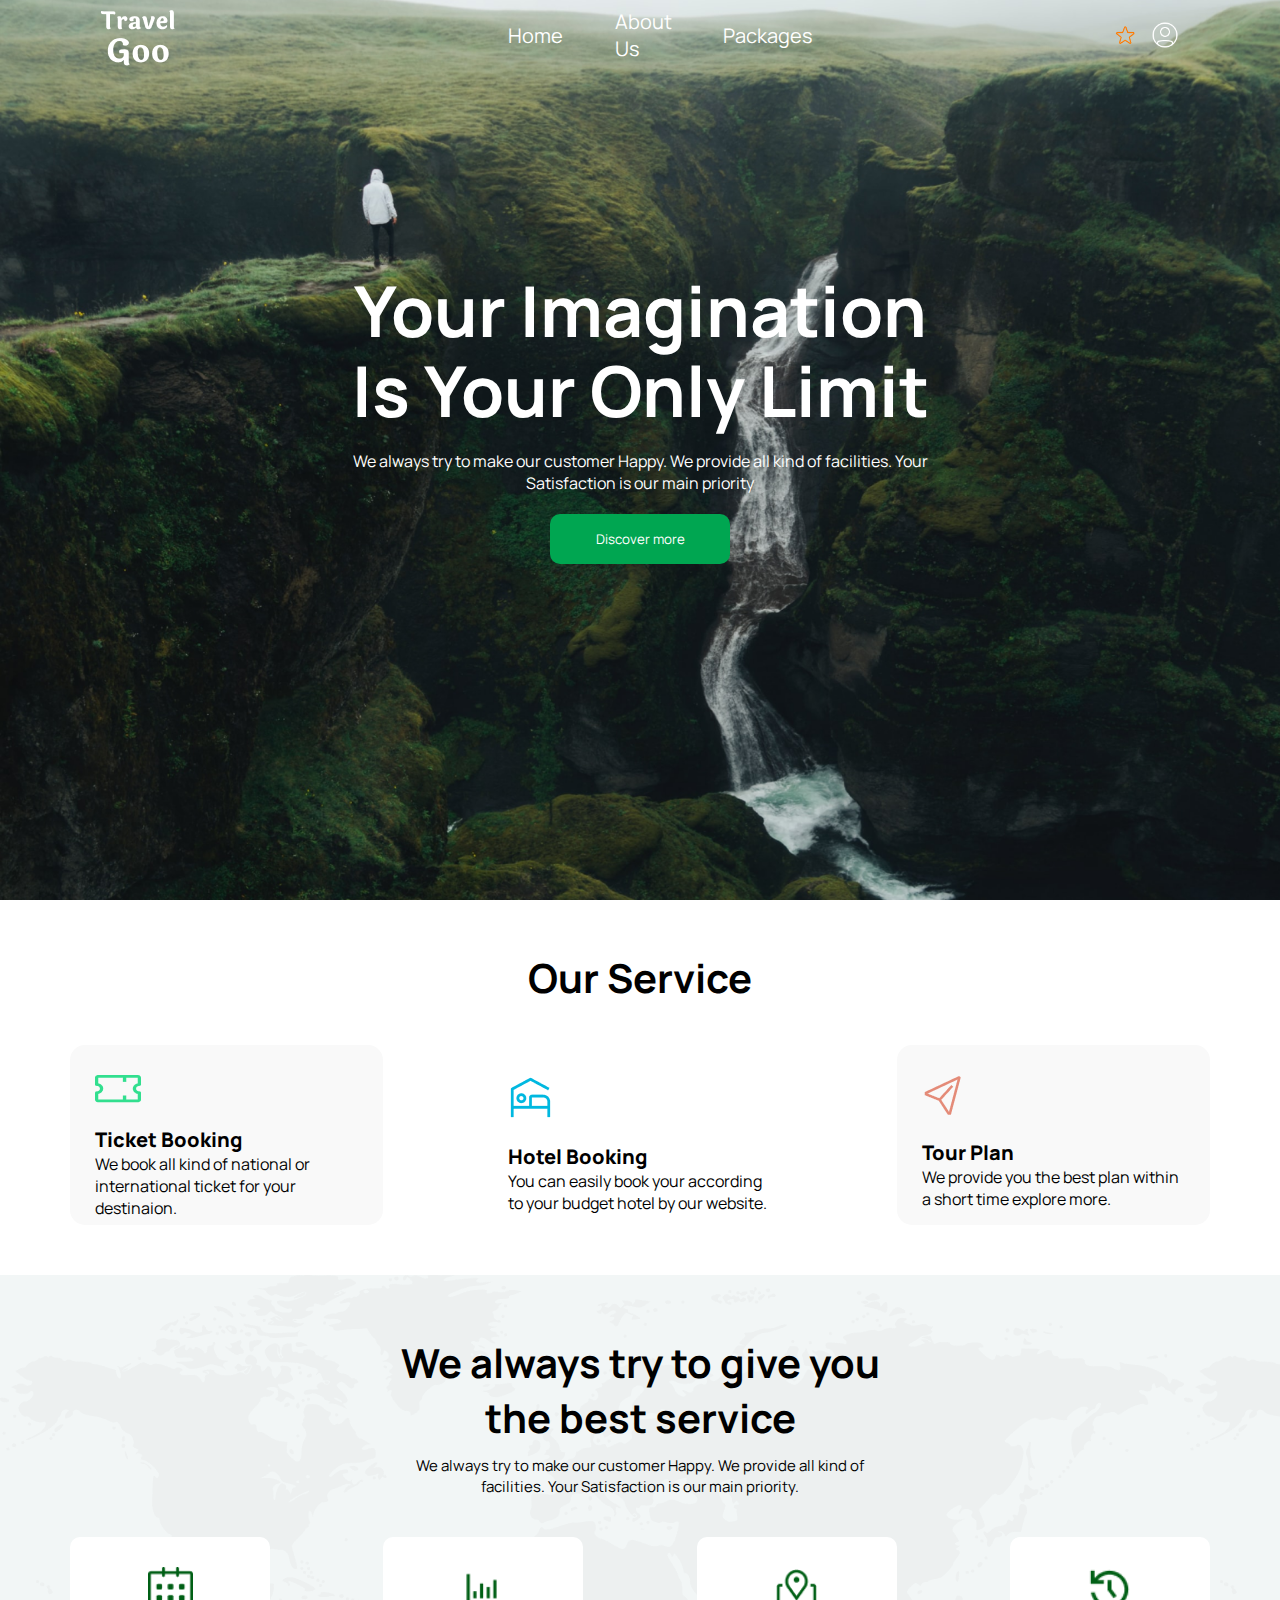
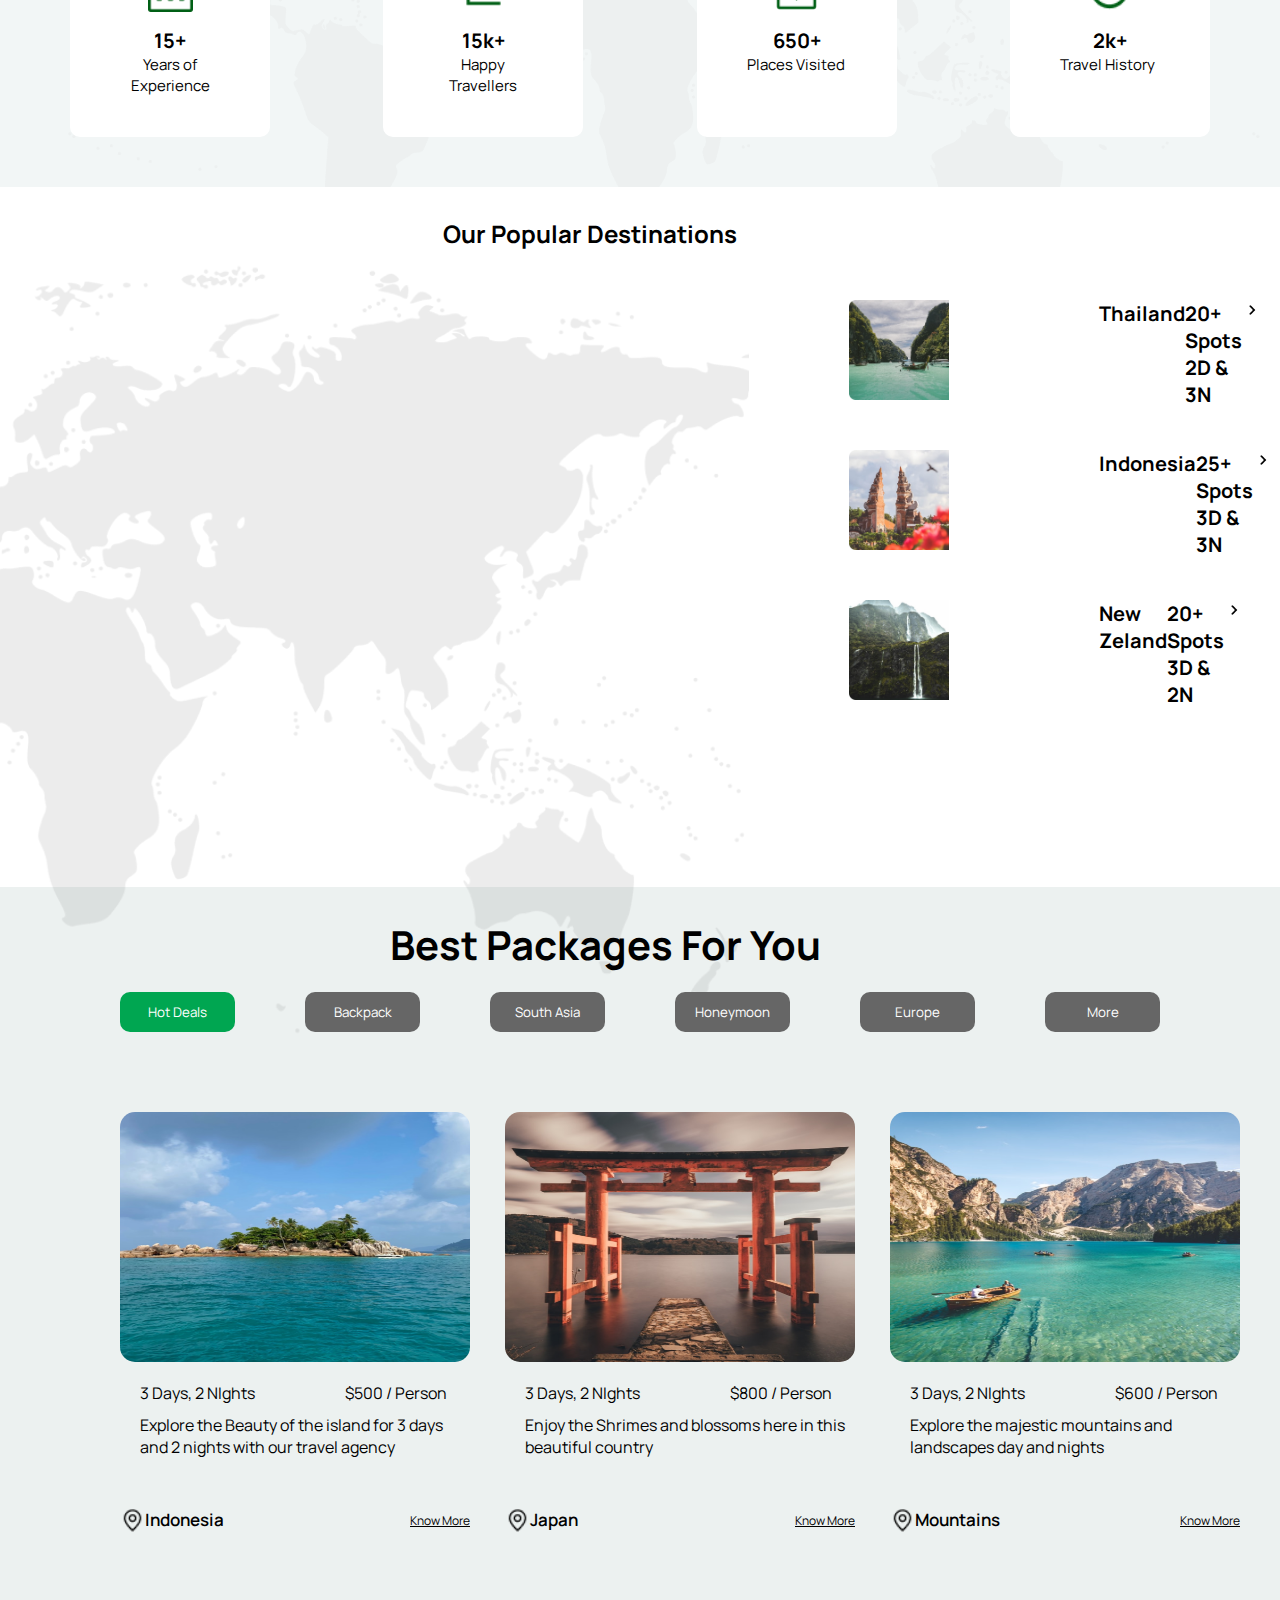
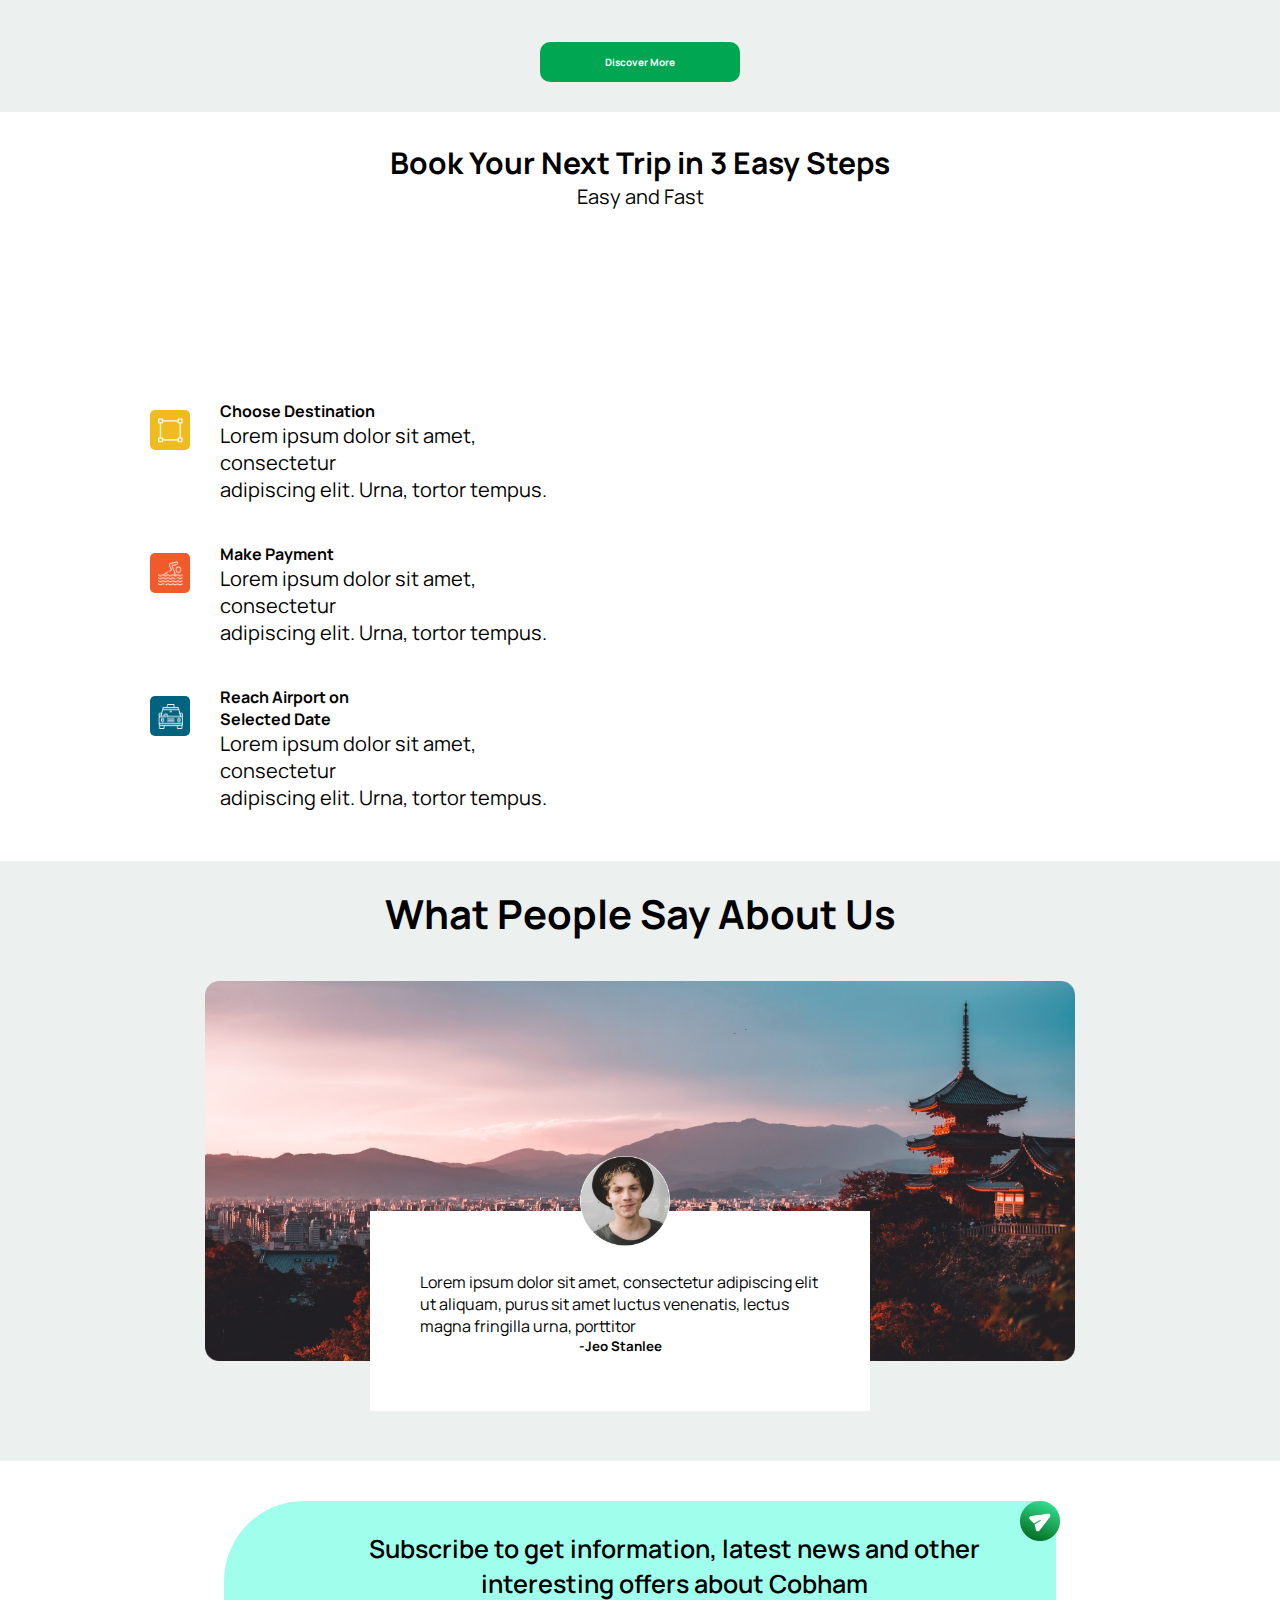
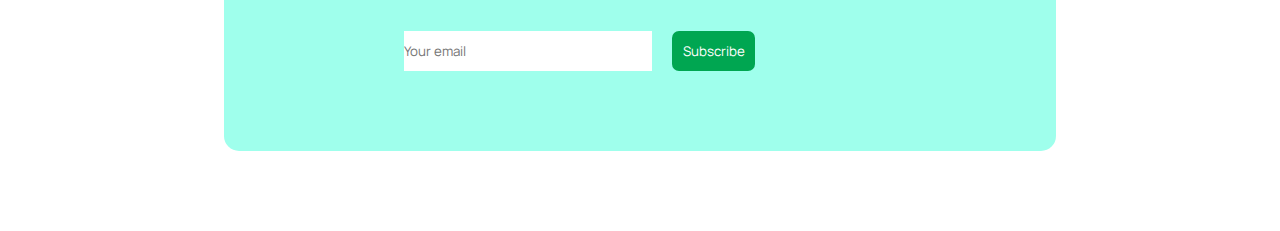
==== index.html @ d4ca3c75 "Travel Goo version 1" ====
<!DOCTYPE html>
<html lang="en">
  <head>
    <meta charset="UTF-8" />
    <meta name="viewport" content="width=device-width, initial-scale=1.0" />
    <title>Travel Goo</title>
    <link rel="stylesheet" href="style.css" />
  </head>
  <body>
    <div class="hero">
        <div class="header">
            <div class="logo">
              <img src="./images/logo.png" alt="logo">
            </div>
            <div class="nav">
                <a href="">Home</a>
                <a href="">About Us</a>
                <a href="">Packages</a>
                
            </div>
            <div class="profile">
              <img src="./images/icon.png" alt="icon" class="img-icon">
              <img src="./images/profile.png" alt="profile" class="img-profile">

            </div>
        </div>
        <div class="hero-content">
          <div class="tagline">
            <h1>Your Imagination Is 
              Your Only Limit</h1>
          </div>
          <div class="herotext">
            <p>We always try to make our customer Happy. We provide all kind of facilities. 
              Your Satisfaction is our main priority</p>
          </div>
          <div class="hero-cta">
            <button>Discover more</button>
          </div>
        </div>
    
      </div>
    <div class="Service-wrap">
        <h2>Our Service</h2>
        <div class="Service-card-wrap">
          <div class="card bg-grey">
            <img src="./images/ticket.png" alt="">
            <h6>Ticket Booking</h6>
            <p>We book all kind of national or international
              ticket for your destinaion.</p>
          </div>
          <div class="card bg-white">
            <img src="./images/hotel.png" alt="">
            <h6>Hotel Booking</h6>
            <p>You can easily book your according to your
              budget hotel by our website.</p>
          </div>
          <div class="card bg-grey">
            <img src="./images/tour.png" alt="">
            <h6>Tour Plan</h6>
            <p>We provide you the best plan within a short
              time explore more.</p>
          </div>
        </div>
        
    </div>
    <div class="rating-wrap">
      <h2>We always try to give you 
        the best service</h2>
      <p>We always try to make our customer Happy. We provide all kind of
        facilities. Your Satisfaction is our main priority.</p>
      <div class="rating-box-wrap">
        <div class="box">
          <img src="./images/calender.png" alt="calender">
          <h6>15+</h6>
          <p>Years of 
            Experience</p>
        </div>
        <div class="box">
          <img src="./images/bar-chart.png" alt="bar-chart">
          <h6>15k+</h6>
          <p>Happy 
            Travellers</p>
        </div>
        <div class="box">
          <img src="./images/map.png" alt="map">
          <h6>650+</h6>
          <p>Places Visited</p>
        </div>
        <div class="box">
          <img src="./images/history.png" alt="">
          <h6>2k+</h6>
          <p>Travel History</p>
        </div>
      </div>
    </div>
    <div class="destination">
      <h2 ">Our Popular Destinations</h2> 
      <div class="destinaion-wrap">
        <img src="./images/map2.png" alt="world-map">
        <div class="location-box">
          <div class="location-wrap">
            <img src="./images/img1.png" alt="">       
            <div class="address">
                <p>Thailand</p>
                <div>
                  <p>20+ Spots</p>
                  <p>2D & 3N</p>
                </div>
                <img src="./images/arrow.png" alt="">
              
            </div>
            
            
          </div>
          <div class="location-wrap">
            <img src="./images/img2.png" alt="">       
            <div class="address">
                <p>Indonesia</p>
                <div>
                  <p>25+ Spots</p>
                  <p>3D & 3N</p>
                </div>
                <img src="./images/arrow.png" alt="">             
            </div>           
          </div>
          <div class="location-wrap">
            <img src="./images/img3.png" alt="">       
            <div class="address">
                <p>New Zeland</p>
                <div>
                  <p>20+ Spots</p>
                  <p>3D & 2N</p>
                </div>
                <img src="./images/arrow.png" alt="">
              
            </div>
            
            
          </div>
          
        </div>        
      </div>
    </div>
    <div class="Packages">
      <h2>Best Packages For You</h2>
      <div class="Deals">
        <button class="Deals-button" style="background-color: #00A651;">Hot Deals</button>
        <button class="Deals-button-grey">Backpack</button>
        <button class="Deals-button itemB">South Asia</button>
        <button class="Deals-button itemB">Honeymoon</button>
        <button class="Deals-button itemB">Europe</button>
        <button class="Deals-button itemB">More</button>
        
      </div>
      <div class="Packages-wrap">
        <div class="Packages-wrap-card">
          <img src="./images/Rectangle 25.png" alt="Country-side">
          <div class="pricing-text">
            <div>
              <p>3 Days, 2 NIghts</p>
            </div>
            <div>
              <p class="p2">$500 / Person</p>
            </div>
          </div>
          <div>
            <p>Explore the Beauty of the island for 3 days
              and 2 nights with our travel agency</p>
          </div>
          
          <div class="location-wrap">
            <div class="locate">
              <img src="./images/ep_location (1).png" alt="icon" class="locate">
              <h6>Indonesia</h6>
            </div>
            <div>
              <a href="#">Know More</a>
            </div>
          </div>
        </div>
        <div class="Packages-wrap-card">
          <img src="./images/Rectangle 26.png" alt="Country-side">
          <div class="pricing-text">
            <div>
              <p>3 Days, 2 NIghts</p>
            </div>
            <div>
              <p class="p2">$800 / Person</p>
            </div>
          </div>
          <div>
            <p>Enjoy the Shrimes and blossoms here in 
              this beautiful country</p>
          </div>
          
          <div class="location-wrap">
            <div class="locate">
              <img src="./images/ep_location (1).png" alt="icon" class="locate">
              <h6>Japan</h6>
            </div>
            <div>
              <a href="#">Know More</a>
            </div>
          </div>
        </div>
        <div class="Packages-wrap-card">
          <img src="./images/Rectangle 27.png" alt="Country-side">
          <div class="pricing-text">
            <div>
              <p>3 Days, 2 NIghts</p>
            </div>
            <div>
              <p class="p2">$600 / Person</p>
            </div>
          </div>
          <div>
            <p>Explore the majestic mountains and 
              landscapes day and nights</p>
          </div>
          
          <div class="location-wrap">
            <div class="locate">
              <img src="./images/ep_location (1).png" alt="icon" class="locate">
              <h6>Mountains</h6>
            </div>
            <div>
              <a href="#">Know More</a>
            </div>
          </div>
        </div>
      </div>
      <button class="cta">Discover More</button>
    </div>
    <div class="bookings">
      <h2>Book Your Next Trip in 3 Easy Steps</h2>
      <p>Easy and Fast</p>
      <div class="booking-wrap">
        <div class="book-logo">
          <div class="book-logo-wrap">
            <div class="book-1">
              <img src="./images/selection 1.png" alt="" class="book-img">
            </div>
            <div>
              <h6>Choose Destination</h6>
              <p class="book-txt">Lorem ipsum dolor sit amet, consectetur<br> 
              adipiscing elit. Urna, tortor tempus. </p>
            </div>
          </div>
          <div class="book-logo-wrap">
            <div class="book-2">
              <img src="./images/water-sport 1.png" alt="" class="book-img">
            </div>
            <div>
              <h6>Make Payment</h6>
              <p class="book-txt">Lorem ipsum dolor sit amet, consectetur<br> 
              adipiscing elit. Urna, tortor tempus. </p>
            </div>
          </div>
          <div class="book-logo-wrap">
            <div class="book-3">
              <img src="./images/taxi 1.png" alt="" class="book-img">
            </div>
            <div>
              <h6>Reach Airport on Selected Date</h6>
              <p class="book-txt">Lorem ipsum dolor sit amet, consectetur<br> 
              adipiscing elit. Urna, tortor tempus. </p>
            </div>
          </div>
          
        </div>
        <div></div>
      </div>
    </div>
    <div class="testimony-wrap">
      <h2>What People Say About Us</h2>      
      <div class="testimony-content">
        <img src="./images/image 22.png" alt="" class="testimony-bg">
        <div class="testimony-card">
          <p>Lorem ipsum dolor sit amet, consectetur adipiscing elit ut aliquam, purus sit amet luctus venenatis, lectus magna fringilla urna, porttitor</p>
          <h5>-Jeo Stanlee</h5>
        </div>
        <img src="./images/Ellipse 30.png" alt="" class="pp">
      </div>    
    </div>
    <div class="Subscribe-content">
      <div class="Subscribe-wrap">
        <p>Subscribe to get information, latest news and other
          interesting offers about Cobham</p>
        <div class="Subscribe-tab">
          <input type="text" placeholder="Your email" class="holder-key">
          <button class="Subscribe-cta">Subscribe</button>
          <img src="./images/Group 77.png" alt="" class="pp1">
        </div>
    </div>
    </div>
    
    
  </body>
</html>
---- style.css ----
@import url("https://fonts.googleapis.com/css2?family=Manrope:wght@200..800&display=swap");
* {
  margin: 0;
  padding: 0;
  box-sizing: border-box;
  font-family: "Manrope", sans-serif;
}
.hero {
  width: 100%;
  height: 100vh;
  /* border: 1px solid red; */
  background-image: url(./images/bg-img.png);
  background-size: cover;
  background-position: top left;
  background-repeat: no-repeat;
}
.header {
  display: flex;
  width: 100%;
  height: 70px;
  /* border: 1px solid green; */
  justify-content: space-between;
  padding-left: 100px;
  padding-right: 100px;

  align-items: center;
}
.logo {
  width: 100px;
  height: 50px;
  /* border: 1px solid hotpink; */
}
.nav {
  display: flex;
  width: 300px;
  height: 50px;
  /* border: 1px solid hotpink; */
  justify-content: space-between;
  align-items: center;
  font-size: 20px;
}
.nav a {
  width: 85px;
  height: 30px;
  text-decoration: none;
  color: #ffffff;
  /* border: 1px solid black; */
  display: flex;
  align-items: center;
}
.profile {
  width: 65px;
  height: 50px;
  /* border: 1px solid hotpink;  */
  display: flex;
  justify-content: space-between;
  align-items: center;
}
.img-icon {
  width: 20px;
  height: 20px;
}
.img-profile {
  width: 30px;
  height: 30px;
}
.link {
  width: 70px;
  height: 30px;
  /* border: 1px solid blue; */
}
.hero-content {
  width: 50%;
  height: 320px;
  /* border: 1px solid yellow; */
  margin-left: auto;
  margin-right: auto;
  margin-top: 200px;
}
.tagline h1 {
  font-size: 70px;
  text-align: center;
  color: white;
  line-height: 80px;
}
.herotext p {
  color: white;
  text-align: center;
  font-size: 16px;
  margin-top: 20px;
}
.hero-cta button {
  width: 180px;
  height: 50px;
  background-color: #00a651;
  color: #ffffff;
  margin: 20px auto;
  display: flex;
  border-radius: 10px;
  /* border-color: #00A651; */
  justify-content: center;
  align-items: center;
  border: none;
}
.Service-wrap {
  padding: 50px 70px;
}
.Service-wrap h2 {
  text-align: center;
  margin-bottom: 40px;
  font-size: 40px;
}
.Service-card-wrap {
  display: flex;
  gap: 100px;
}
.card {
  width: 416px;
  height: 180px;
  /* border: 1px solid blue; */
  border-radius: 15px;
  padding: 30px 25px;
}
.bg-white {
  background-color: white;
}
.bg-grey {
  background-color: #f9f9f9;
}
.card h6 {
  font-weight: 800;
  font-size: 20px;
  margin-top: 18px;
  margin-bottom: 13;
}
.rating-wrap {
  padding: 50px 70px;
  background-image: url(./images/world_map_PNG28\ 1.png);
  background-color: #0058530d;
}
.rating-wrap h2 {
  text-align: center;
  margin: 10px auto 10px auto;
  font-size: 40px;
  line-height: 55px;
  font-weight: 700;
  width: 500px;
}
.rating-wrap p {
  display: flex;
  width: 500px;
  text-align: center;
  margin: 0px auto 40px auto;

  font-size: 15px;
}
.rating-box-wrap {
  display: flex;
  width: 100%;
  /* border: 1px solid blue; */
  justify-content: space-between;
}
.box {
  width: 200px;
  height: 200px;
  border: 1px solid green;
  border-radius: 10px;
  padding-top: 30px;
  background-color: #ffffff;
  text-align: center;
  border: none;
  justify-content: center;
}
.box img {
  width: 45px;
  height: 45px;
  margin-bottom: 10px;
  /* margin: 10px auto 5px auto;  */
  /* border: 1px solid rgb(128, 0, 17); */
}
.box h6 {
  font-size: 20px;
  font-weight: 700;
}
.box p {
  width: 100px;
}
.destination {
  padding: 30px 100px 10px 0px;
  height: 700px;
  width: 100%;
  /* border: 1px solid hotpink;  */
}
.destination h2 {
  text-align: center;
}
.destinaion-wrap {
  display: flex;
  height: 800px;
  gap: 100px;
}
/* .destination-box{
  display: flex;
  width: 500px;
  gap: 100px;
  height: 500px;
  border: 1px solid hotpink;

} */
.location-wrap {
  display: flex;

  height: 100px;
  width: 500px;
  border-radius: 20px;
  margin-top: 50px;
  margin-bottom: 50px;
  /* gap: 10px; */
  /* justify-content: space-between; */
  /* border: 1px solid red; */
}
.address {
  display: flex;
  width: 100px;
  /* border: 1px solid rgb(43, 255, 0); */
  justify-content: space-evenly;
  align-items: ceanter;
}
.address img {
  width: 20px;
  height: 20px;
}
.address  p {
  font-size: 20px;
  font-weight: 700;
}
.Packages{
  width: 100%;
  /* height: 700px; */
  padding: 30px 120px;
  background-color:#ECF1F0;
  
  
}
.Packages h2{
  width: 500px;
  font-size: 40px;
  margin-bottom: 20px;
  margin-left: auto;
  margin-right: auto;
  /* justify-content: center; */
}
.Deals{
  display: flex;
  /* justify-content: space-between; */
  gap: 70px;
}
.Deals button{
  width: 130px;
  height: 40px;
  border-radius: 10px;
  
  background-color: #666666;
  
  border: none;
  color: #ffffff;
}
.Deals-button-grey{
  background-color: #666666;
  ;
}
.Packages-wrap{
  display: flex;
  margin-top: 80px;
  margin-bottom: 80px;
  gap: 35px;
}
.Packages-wrap-card{
  width: 350px;
  height: 450px;
  border-radius: 15px;
  /* border: 1px solid rgb(255, 47, 47) */

}
.Packages-wrap-card img{
  height: 250px;
  width: 350px;
  border-radius: 15px;
}
.Packages-wrap-card p{
  width: 320px;
  /* border: 1px solid rgb(255, 102, 0); */
  font-size: 16px;
  margin-left: 20px;
  margin-top: 5px;

  
}
.pricing-text {
  display: flex;
  width: 100px;
  gap: 25px;
  padding-left: 20px;
  padding-right: 20px;
  margin-top: 10px;
  margin-bottom: 5px;

  /* justify-content: space-between;   */
  
}
.pricing-text p{
  width: 150px;
  margin: 5px auto;
  
  justify-content: space-between;
  /* border: 1px solid purple; */

}
.p2{
  padding-left: 30px;
}
.locate{
  display: flex;
}
.locate img{
  width: 25px;
  height: 25px;
}
.location-wrap{
  display: flex;
  width: 350px;
  justify-content: space-between;
  
}
.location-wrap h6{
  font-size: 17px;
  font-weight: 600;
}
.location-wrap a{
  color: black;
  font-size: 12px;
}
.cta{
  display: flex;
  width: 200px;
  height: 40px;
  justify-content: center;
  align-items: center;
  border: none;
  margin-left: auto;
  margin-right: auto;
  background-color: #00A651; 
  color: #ffffff;
  border-radius: 10px;
  font-size: 10px;
  font-weight: 700;
}
.booking-wrap{
  display: block;
  width: 1000px;
  margin: 100px auto 50px auto;
  padding-top: 50px;
  /* border: 1px solid blue; */
}
.book-logo{
  display: block;
  width: 450px;
  gap: 20px;
  /* border: 1px solid red; */
}
.book-logo-wrap{
  display: flex;
  gap: 20px;
  margin-top: 40px;
  margin-bottom: 5px;
}
.book-1{
  width: 40px;
  height: 40px;
  background-color: #F0BB1F;
  margin: 10px;
  border-radius: 5px;
  padding: 7.5px 7.5px 7.5px 7.5px;
  
}
.book-2{
  width: 40px;
  height: 40px;
  background-color: #F15A2B;
  ;
  margin: 10px;
  border-radius: 5px;
  padding: 7.5px 7.5px 7.5px 7.5px;
  
}
.book-3{
  width: 40px;
  height: 40px;
  background-color: #006380;
  margin: 10px;
  border-radius: 5px;
  padding: 7.5px 7.5px 7.5px 7.5px;
  
}

.book-img{
  width: 25px;
  height: 25px;
  /* margin: 7.5px auto; */
  
}
.book-txt{
  display: inline;
  width: 10px;
  font-size: 200;
  font-weight: 400;
  
  text-align: center; 
}
.book-logo h6{
  width: 200px;
  font-size: 16px;
  font-weight: 700;
}

.bookings h2{
  font-size: 30px;
  font-weight: 700;
  margin: 30px auto 0px auto;
  
  text-align: center;
}
.bookings p{
  font-size: 20px;
  font-weight: 400;
  margin: 0px auto;
  
  text-align: center;
}

.testimony-wrap{
  width: 100%;
  height: 600px;
  /* border: 1px solid red; */
  padding: 25px 60px;
  background: #ECF1F0;

}
.testimony-wrap h2{
  text-align: center;
  font-size: 40px;
  font-weight: bold;
  margin-bottom: 40px;
}
.testimony-bg{
  height: 380px;
  display: block;
  margin: 0px auto;
}
.testimony-card{
  width: 500px;
  height: 200px;
  background-color: white;
  color: black;
  padding: 60px 50px;
  font-weight: 400px;
  position: absolute;
  bottom: -50px;
  right: 350px;
  
}
.testimony-card h5{
  width: 400px;
  text-align: center;
}
.pp{
  width: 90px;
  height: 90px;
  position: absolute;
  bottom: 115px;
  right: 550px;
}
.testimony-content{
  
  position: relative;
}
.Subscribe-content{
  /* border: 1px solid yellowgreen; */
  position: relative;
}
.Subscribe-wrap{
  display: block;
  width: 65%;
  height: 250px;
  background: #9FFFEC;
  margin: 40px auto 80px auto;
  border-radius: 80px 15px 15px 15px;
  padding: 30px 100px;
  /* border: 1px solid blue; */
  /* position: relative; */
  /* opacity: 80%; */

}
.Subscribe-wrap p{
  width: 700px;
  text-align: center; 
  font-weight: 600;
  font-size: 25px;

  
}
.Subscribe-tab{
  display: flex;
  height: 40px;
  margin-top: 30px;
  padding-left: 80px;
  padding-right: auto;
  /* border: 1px solid red; */
  gap: 20px;
}
.holder-key{
  width: 45%;
  background-image: url(./images/Rectangle\ 22.png,);
  border: none;
  background-repeat: no-repeat;
}
.Subscribe-cta{
  width: 15%;
  background: #00A651;
  color: white;
  border-radius: 7px;
  border: none;

}
.pp1{
  width: 40px;
  height: 40px;
  position: absolute;
  top: 0px;
  right: 220px;
}
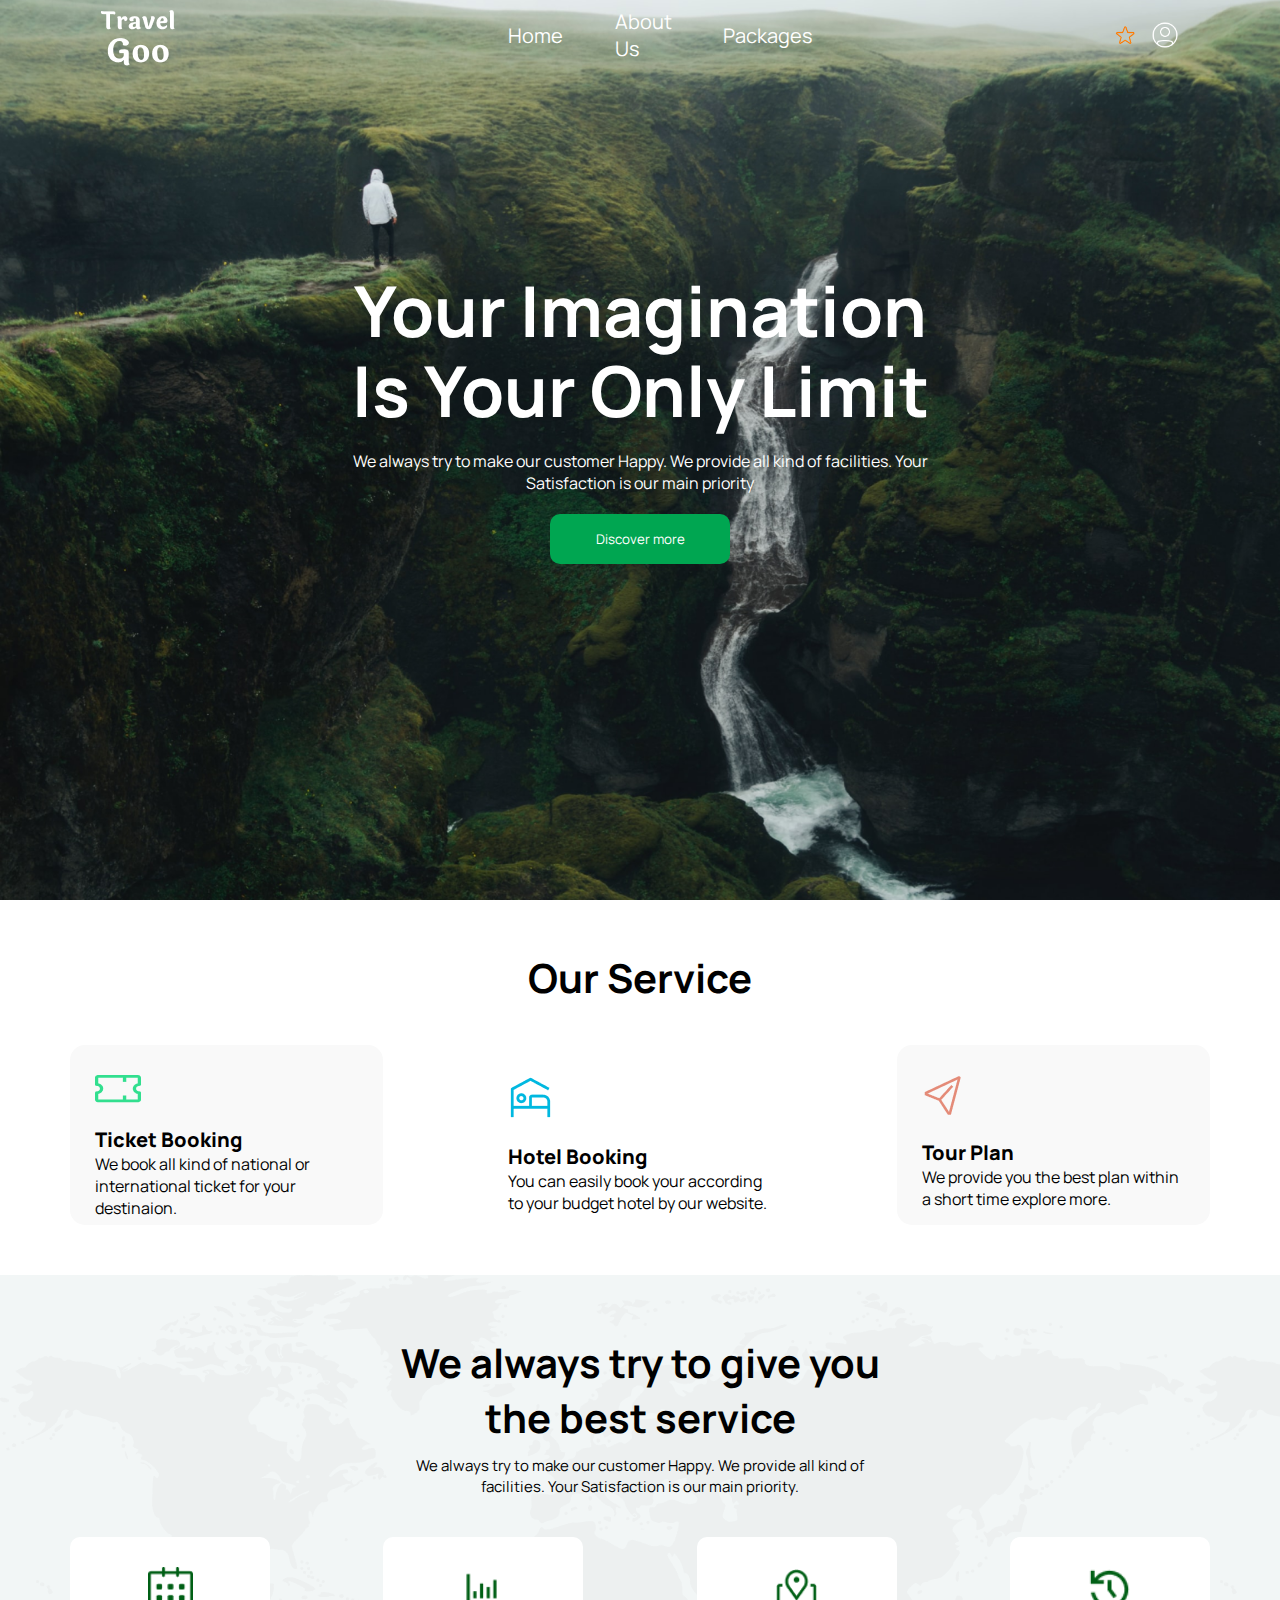
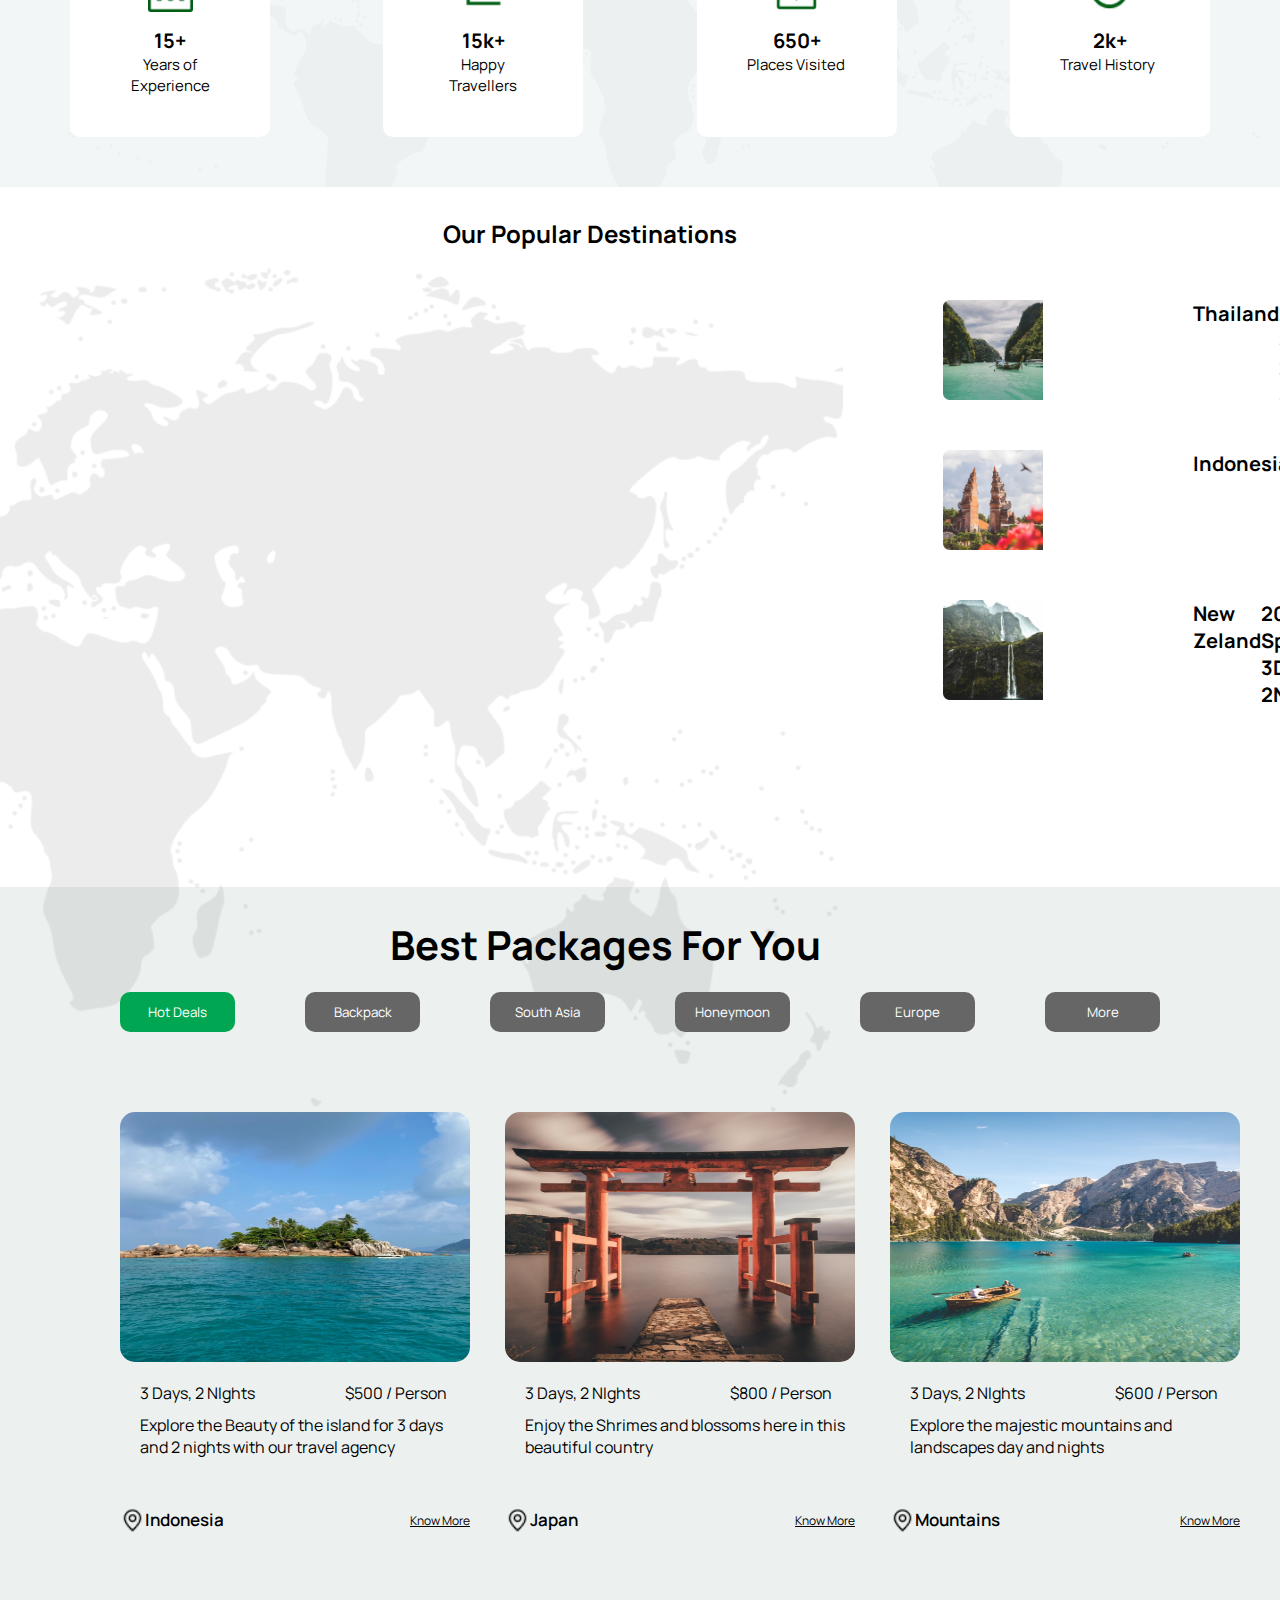
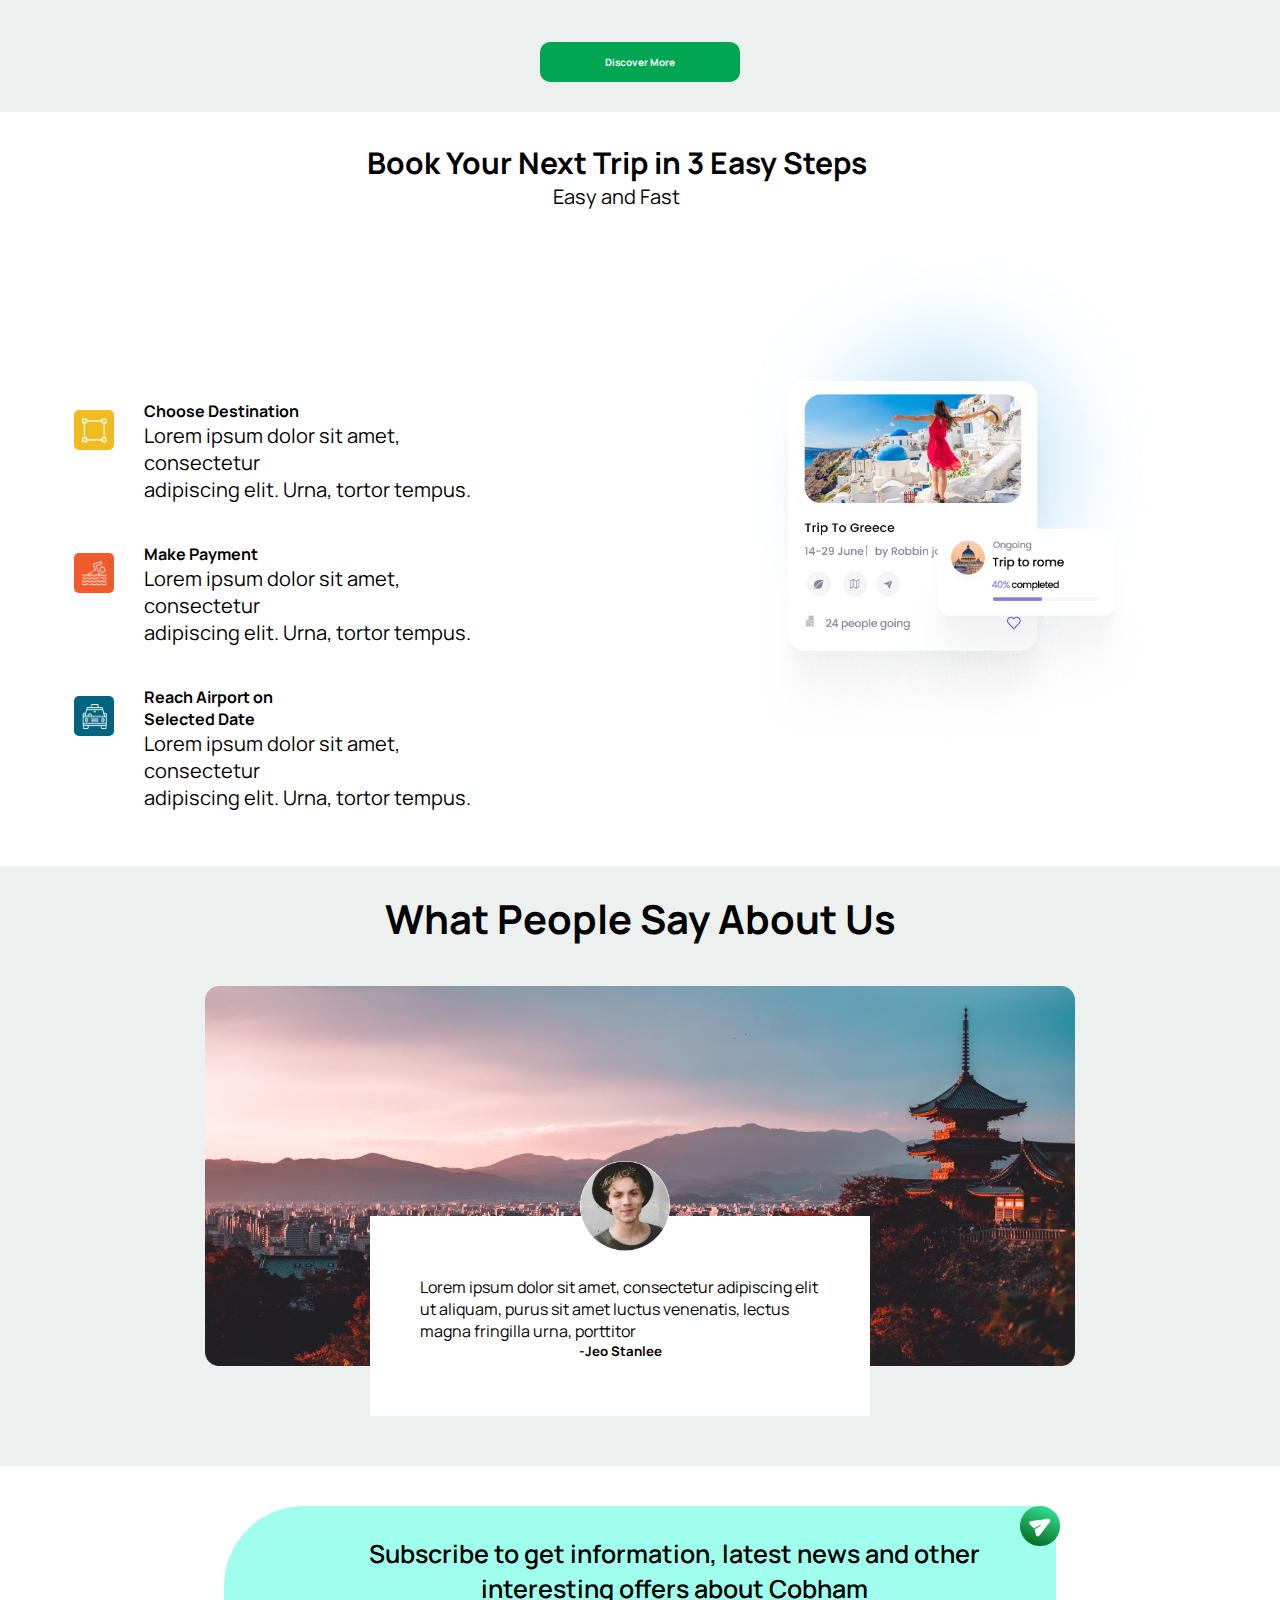
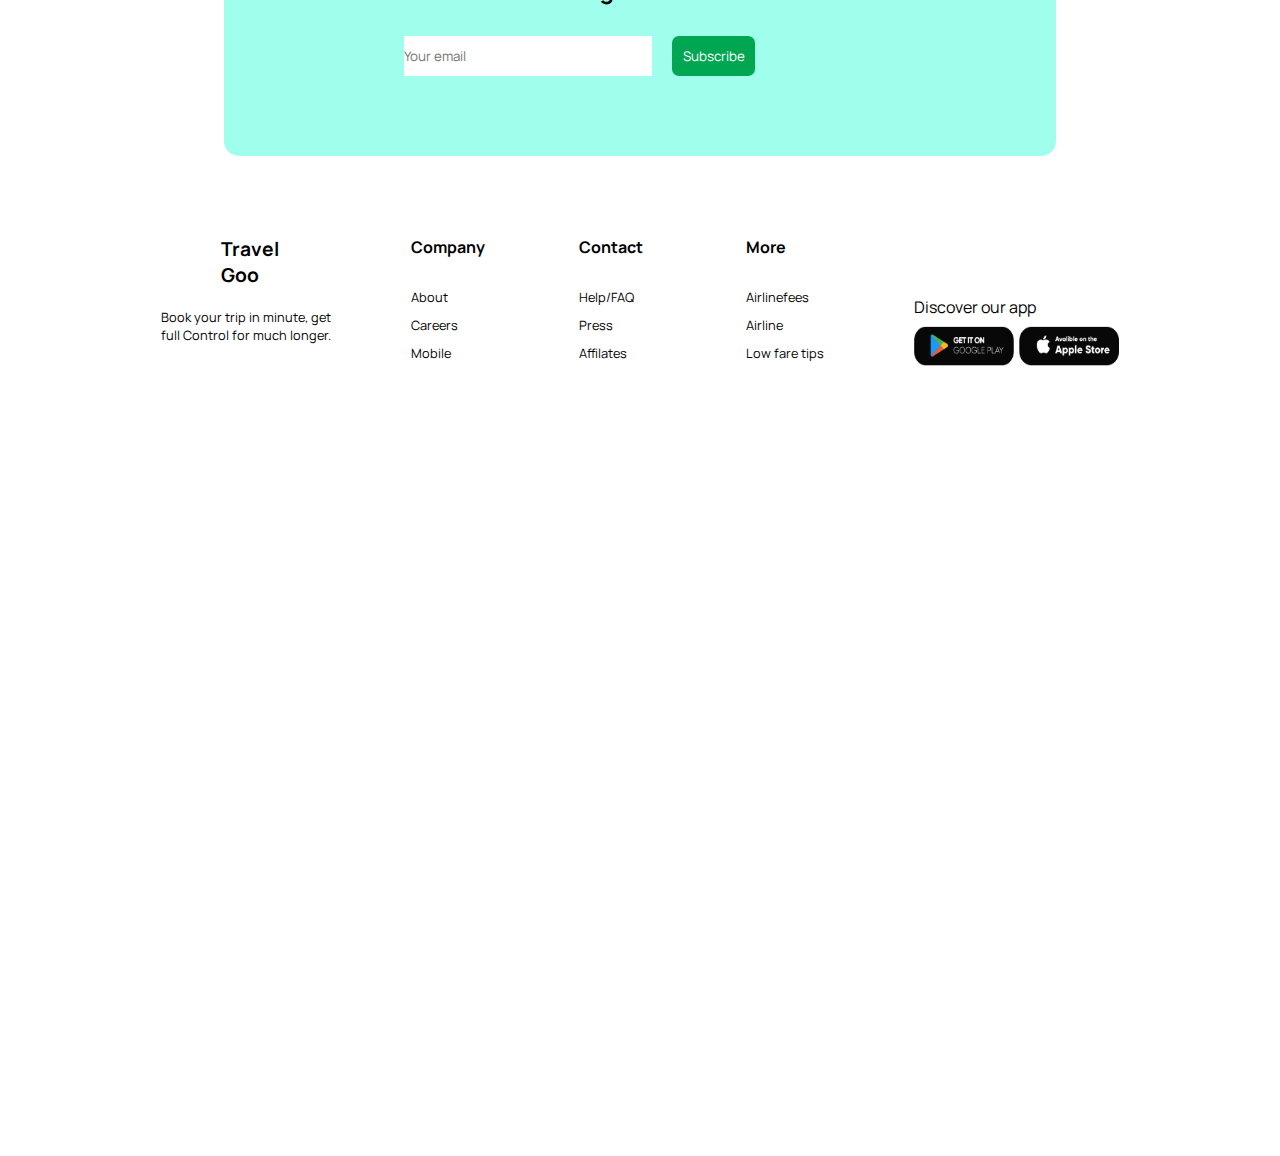
==== commit 828531e4: "version 2" ====
--- a/index.html
+++ b/index.html
@@ -231,46 +231,55 @@
       </div>
       <button class="cta">Discover More</button>
     </div>
-    <div class="bookings">
-      <h2>Book Your Next Trip in 3 Easy Steps</h2>
-      <p>Easy and Fast</p>
-      <div class="booking-wrap">
-        <div class="book-logo">
-          <div class="book-logo-wrap">
-            <div class="book-1">
-              <img src="./images/selection 1.png" alt="" class="book-img">
-            </div>
-            <div>
-              <h6>Choose Destination</h6>
-              <p class="book-txt">Lorem ipsum dolor sit amet, consectetur<br> 
-              adipiscing elit. Urna, tortor tempus. </p>
-            </div>
-          </div>
-          <div class="book-logo-wrap">
-            <div class="book-2">
-              <img src="./images/water-sport 1.png" alt="" class="book-img">
-            </div>
-            <div>
-              <h6>Make Payment</h6>
-              <p class="book-txt">Lorem ipsum dolor sit amet, consectetur<br> 
-              adipiscing elit. Urna, tortor tempus. </p>
-            </div>
-          </div>
-          <div class="book-logo-wrap">
-            <div class="book-3">
-              <img src="./images/taxi 1.png" alt="" class="book-img">
-            </div>
-            <div>
-              <h6>Reach Airport on Selected Date</h6>
-              <p class="book-txt">Lorem ipsum dolor sit amet, consectetur<br> 
-              adipiscing elit. Urna, tortor tempus. </p>
-            </div>
-          </div>
-          
-        </div>
-        <div></div>
-      </div>
-    </div>
+    <div class="booking-page">
+      <div class="bookings">
+        <h2>Book Your Next Trip in 3 Easy Steps</h2>
+        <p>Easy and Fast</p>
+        <div class="booking-cont">
+          <div class="booking-wrap">
+            <div class="book-logo">
+              <div class="book-logo-wrap">
+                <div class="book-1">
+                  <img src="./images/selection 1.png" alt="" class="book-img">
+                </div>
+                <div>
+                  <h6>Choose Destination</h6>
+                  <p class="book-txt">Lorem ipsum dolor sit amet, consectetur<br> 
+                  adipiscing elit. Urna, tortor tempus. </p>
+                </div>
+              </div>
+              <div class="book-logo-wrap">
+                <div class="book-2">
+                  <img src="./images/water-sport 1.png" alt="" class="book-img">
+                </div>
+                <div>
+                  <h6>Make Payment</h6>
+                  <p class="book-txt">Lorem ipsum dolor sit amet, consectetur<br> 
+                  adipiscing elit. Urna, tortor tempus. </p>
+                </div>
+              </div>
+              <div class="book-logo-wrap">
+                <div class="book-3">
+                  <img src="./images/taxi 1.png" alt="" class="book-img">
+                </div>
+                <div>
+                  <h6>Reach Airport on Selected Date</h6>
+                  <p class="book-txt">Lorem ipsum dolor sit amet, consectetur<br> 
+                  adipiscing elit. Urna, tortor tempus. </p>
+                </div>
+              </div>
+              
+            </div>
+            <div></div>
+          </div>
+          <div class="booking-trip">
+            <img src="./images/Image (8).png" alt="" class="booking-page-img">
+          </div>
+        </div>
+        
+      </div>
+    </div>
+    
     <div class="testimony-wrap">
       <h2>What People Say About Us</h2>      
       <div class="testimony-content">
@@ -293,6 +302,44 @@
         </div>
     </div>
     </div>
+    <div>
+      <div class="footer">
+        <div class="trip">
+          <h2>Travel
+            Goo</h2>
+          <p>Book your trip in minute, get full
+            Control for much longer.
+            </p>
+        </div>
+        <div class="comp">
+          <h5>Company</h5>
+          <p>About</p>
+          <p>Careers</p>
+          <p>Mobile</p>
+        </div>
+        <div class="cont">
+          <h5>Contact</h5>
+          <p>Help/FAQ</p>
+          <p>Press</p>
+          <p>Affilates</p>
+        </div>
+        <div class="fee">
+          <h5>More</h5>
+          <p>Airlinefees</p>
+          <p>Airline</p>
+          <p>Low fare tips</p>
+        </div>
+        <div class="disc-class">
+          <div class="disc">
+            <p>Discover our app</p>
+            <img src="./images/Google Play.png" alt="" class="place">
+            <img src="./images/Play Store.png" alt="" class="apple">
+            <img src="" alt="">
+            <img src="" alt="">
+          </div>
+        </div>
+      </div>
+    </div>
     
     
   </body>
--- a/style.css
+++ b/style.css
@@ -196,7 +196,7 @@
 }
 .destinaion-wrap {
   display: flex;
-  height: 800px;
+  height: 100vh;
   gap: 100px;
 }
 /* .destination-box{
@@ -223,26 +223,24 @@
   display: flex;
   width: 100px;
   /* border: 1px solid rgb(43, 255, 0); */
-  justify-content: space-evenly;
+  justify-content: space-between;
   align-items: ceanter;
 }
 .address img {
   width: 20px;
   height: 20px;
 }
-.address  p {
+.address p {
   font-size: 20px;
   font-weight: 700;
 }
-.Packages{
+.Packages {
   width: 100%;
   /* height: 700px; */
   padding: 30px 120px;
-  background-color:#ECF1F0;
-  
-  
-}
-.Packages h2{
+  background-color: #ecf1f0;
+}
+.Packages h2 {
   width: 500px;
   font-size: 40px;
   margin-bottom: 20px;
@@ -250,51 +248,47 @@
   margin-right: auto;
   /* justify-content: center; */
 }
-.Deals{
+.Deals {
   display: flex;
   /* justify-content: space-between; */
   gap: 70px;
 }
-.Deals button{
+.Deals button {
   width: 130px;
   height: 40px;
   border-radius: 10px;
-  
+
   background-color: #666666;
-  
+
   border: none;
   color: #ffffff;
 }
-.Deals-button-grey{
+.Deals-button-grey {
   background-color: #666666;
-  ;
-}
-.Packages-wrap{
+}
+.Packages-wrap {
   display: flex;
   margin-top: 80px;
   margin-bottom: 80px;
   gap: 35px;
 }
-.Packages-wrap-card{
+.Packages-wrap-card {
   width: 350px;
   height: 450px;
   border-radius: 15px;
   /* border: 1px solid rgb(255, 47, 47) */
-
-}
-.Packages-wrap-card img{
+}
+.Packages-wrap-card img {
   height: 250px;
   width: 350px;
   border-radius: 15px;
 }
-.Packages-wrap-card p{
+.Packages-wrap-card p {
   width: 320px;
   /* border: 1px solid rgb(255, 102, 0); */
   font-size: 16px;
   margin-left: 20px;
   margin-top: 5px;
-
-  
 }
 .pricing-text {
   display: flex;
@@ -306,41 +300,38 @@
   margin-bottom: 5px;
 
   /* justify-content: space-between;   */
-  
-}
-.pricing-text p{
+}
+.pricing-text p {
   width: 150px;
   margin: 5px auto;
-  
+
   justify-content: space-between;
   /* border: 1px solid purple; */
-
-}
-.p2{
+}
+.p2 {
   padding-left: 30px;
 }
-.locate{
-  display: flex;
-}
-.locate img{
+.locate {
+  display: flex;
+}
+.locate img {
   width: 25px;
   height: 25px;
 }
-.location-wrap{
+.location-wrap {
   display: flex;
   width: 350px;
   justify-content: space-between;
-  
-}
-.location-wrap h6{
+}
+.location-wrap h6 {
   font-size: 17px;
   font-weight: 600;
 }
-.location-wrap a{
+.location-wrap a {
   color: black;
   font-size: 12px;
 }
-.cta{
+.cta {
   display: flex;
   width: 200px;
   height: 40px;
@@ -349,115 +340,131 @@
   border: none;
   margin-left: auto;
   margin-right: auto;
-  background-color: #00A651; 
+  background-color: #00a651;
   color: #ffffff;
   border-radius: 10px;
   font-size: 10px;
   font-weight: 700;
 }
-.booking-wrap{
-  display: block;
-  width: 1000px;
+.booking-page{
+  width: 90%;
+  display: flex;
+  /* border: 1px solid red; */
+  margin: 0px auto;
+}
+
+.booking-wrap {
+  /* display: flex; */
+  width: 60%;
   margin: 100px auto 50px auto;
   padding-top: 50px;
+}
+.booking-trip{
+  width: 40%;
   /* border: 1px solid blue; */
-}
-.book-logo{
+
+}
+.booking-cont{
+  display: flex;
+  width: 100%;
+  /* border: 1px solid rgb(255, 60, 0); */
+
+}
+.booking-page-img{
+  width: 100%;
+  /* border: 1px solid rgb(0, 255, 128); */
+  margin-top: 30px;
+}
+.book-logo {
   display: block;
   width: 450px;
   gap: 20px;
   /* border: 1px solid red; */
 }
-.book-logo-wrap{
+.book-logo-wrap {
   display: flex;
   gap: 20px;
   margin-top: 40px;
   margin-bottom: 5px;
 }
-.book-1{
+.book-1 {
   width: 40px;
   height: 40px;
-  background-color: #F0BB1F;
+  background-color: #f0bb1f;
   margin: 10px;
   border-radius: 5px;
   padding: 7.5px 7.5px 7.5px 7.5px;
-  
-}
-.book-2{
+}
+.book-2 {
   width: 40px;
   height: 40px;
-  background-color: #F15A2B;
-  ;
+  background-color: #f15a2b;
   margin: 10px;
   border-radius: 5px;
   padding: 7.5px 7.5px 7.5px 7.5px;
-  
-}
-.book-3{
+}
+.book-3 {
   width: 40px;
   height: 40px;
   background-color: #006380;
   margin: 10px;
   border-radius: 5px;
   padding: 7.5px 7.5px 7.5px 7.5px;
-  
-}
-
-.book-img{
+}
+
+.book-img {
   width: 25px;
   height: 25px;
   /* margin: 7.5px auto; */
-  
-}
-.book-txt{
+}
+.book-txt {
   display: inline;
   width: 10px;
   font-size: 200;
   font-weight: 400;
-  
-  text-align: center; 
-}
-.book-logo h6{
+
+  text-align: center;
+}
+.book-logo h6 {
   width: 200px;
   font-size: 16px;
   font-weight: 700;
 }
 
-.bookings h2{
+.bookings h2 {
   font-size: 30px;
   font-weight: 700;
   margin: 30px auto 0px auto;
-  
-  text-align: center;
-}
-.bookings p{
+
+  text-align: center;
+}
+.bookings p {
   font-size: 20px;
   font-weight: 400;
   margin: 0px auto;
-  
-  text-align: center;
-}
-
-.testimony-wrap{
+
+  text-align: center;
+}
+
+.testimony-wrap {
   width: 100%;
   height: 600px;
   /* border: 1px solid red; */
   padding: 25px 60px;
-  background: #ECF1F0;
-
-}
-.testimony-wrap h2{
+  background: #ecf1f0;
+}
+.testimony-wrap h2 {
   text-align: center;
   font-size: 40px;
   font-weight: bold;
   margin-bottom: 40px;
 }
-.testimony-bg{
+.testimony-bg {
   height: 380px;
   display: block;
   margin: 0px auto;
 }
-.testimony-card{
+.testimony-card {
   width: 500px;
   height: 200px;
   background-color: white;
@@ -467,75 +474,154 @@
   position: absolute;
   bottom: -50px;
   right: 350px;
-  
-}
-.testimony-card h5{
+}
+.testimony-card h5 {
   width: 400px;
   text-align: center;
 }
-.pp{
+.pp {
   width: 90px;
   height: 90px;
   position: absolute;
   bottom: 115px;
   right: 550px;
 }
-.testimony-content{
-  
+.testimony-content {
   position: relative;
 }
-.Subscribe-content{
-  /* border: 1px solid yellowgreen; */
+.Subscribe-content {
   position: relative;
 }
-.Subscribe-wrap{
+.Subscribe-wrap {
   display: block;
   width: 65%;
   height: 250px;
-  background: #9FFFEC;
+  background: #9fffec;
   margin: 40px auto 80px auto;
   border-radius: 80px 15px 15px 15px;
   padding: 30px 100px;
-  /* border: 1px solid blue; */
   /* position: relative; */
   /* opacity: 80%; */
-
-}
-.Subscribe-wrap p{
+}
+.Subscribe-wrap p {
   width: 700px;
-  text-align: center; 
+  text-align: center;
   font-weight: 600;
   font-size: 25px;
-
-  
-}
-.Subscribe-tab{
+}
+.Subscribe-tab {
   display: flex;
   height: 40px;
   margin-top: 30px;
   padding-left: 80px;
   padding-right: auto;
-  /* border: 1px solid red; */
   gap: 20px;
 }
-.holder-key{
+.holder-key {
   width: 45%;
-  background-image: url(./images/Rectangle\ 22.png,);
+  /* background-image: url(./images/Rectangle\ 22.png); */
   border: none;
   background-repeat: no-repeat;
 }
-.Subscribe-cta{
+.Subscribe-cta {
   width: 15%;
-  background: #00A651;
+  background: #00a651;
   color: white;
   border-radius: 7px;
   border: none;
-
-}
-.pp1{
+}
+.pp1 {
   width: 40px;
   height: 40px;
   position: absolute;
   top: 0px;
   right: 220px;
-}+}
+.footer {
+  width: 80%;
+  height: 100vh;
+  /* border: 1px solid red; */
+  margin: 20px auto;
+  display: flex;
+  justify-content: space-around;
+}
+.trip {
+  width: 18%;
+  /* border: 1px solid blue; */
+}
+.trip h2 {
+  font-size: 1.2rem;
+  width: 20px;
+  margin-left: 60px;
+  margin-bottom: 20px;
+  font-weight: 700;
+}
+.trip p {
+  font-size: 0.8rem;
+}
+.comp {
+  width: 10%;
+  /* border: 1px solid yellowgreen; */
+}
+.comp h5 {
+  font-size: 1rem;
+  font-weight: 700;
+  margin-bottom: 30px;
+}
+.comp p {
+  margin-top: 10px;
+  margin-bottom: 10px;
+  font-size: 0.8rem;
+}
+.cont {
+  width: 10%;
+  /* border: 1px solid yellowgreen; */
+}
+.cont h5 {
+  font-size: 1rem;
+  font-weight: 700;
+  margin-bottom: 30px;
+}
+.cont p {
+  margin-top: 10px;
+  margin-bottom: 10px;
+  font-size: 0.8rem;
+}
+.fee {
+  width: 10%;
+  /* border: 1px solid yellowgreen; */
+}
+.fee h5 {
+  font-size: 1rem;
+  font-weight: 700;
+  margin-bottom: 30px;
+}
+.fee p {
+  margin-top: 10px;
+  margin-bottom: 10px;
+  font-size: 0.8rem;
+}
+.disc {
+  width: 100%;
+  /* border: 1px solid yellowgreen; */
+  height: 70px;
+  position: relative;
+}
+.disc-class {
+  width: 20%;
+  margin-top: 60px;
+}
+.place{
+  width: 100px;
+  height: 40px;
+  position: absolute;
+  left: 0px;
+  bottom: 0px;
+}
+.apple{
+  width: 100px;
+  height: 40px;
+  position: absolute;
+  right: 0px;
+  bottom: 0px;
+}
